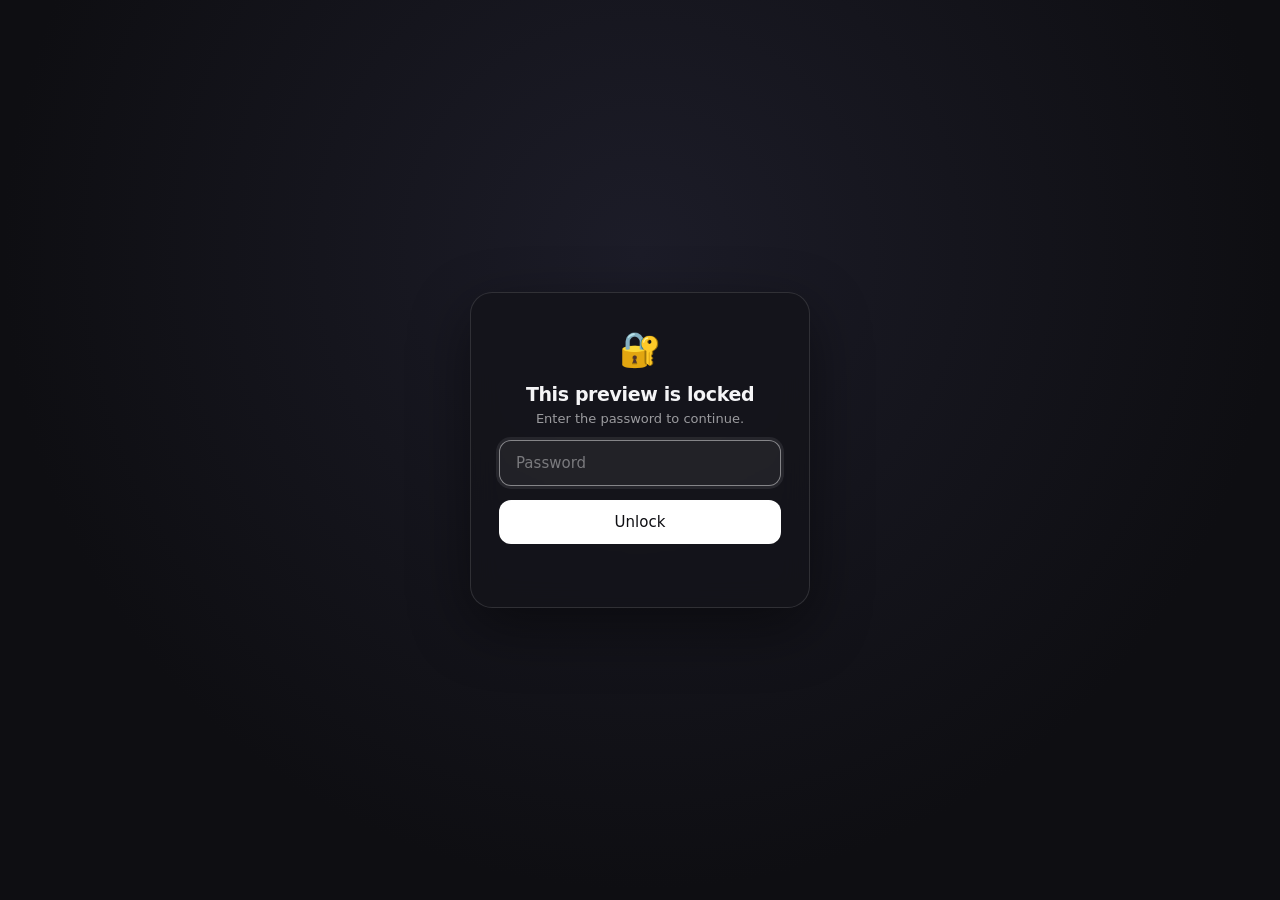
==== index.html @ 1d2c7587 "Initial commit: Huedini color palette generator Static site: harmonious 5-color palettes, click-to-c" ====
<!DOCTYPE html>
<html lang="en">
<head>
  <meta charset="UTF-8" />
  <meta name="viewport" content="width=device-width, initial-scale=1.0" />
  <title>Huedini · Random Color Palette Generator</title>
  <meta name="description" content="Conjure a fresh, beautiful color palette with one click. Lock the ones you love, click to copy." />
  <link rel="icon" href="data:image/svg+xml,<svg xmlns='http://www.w3.org/2000/svg' viewBox='0 0 100 100'><text y='.9em' font-size='90'>🎨</text></svg>" />
  <link rel="stylesheet" href="styles.css" />
</head>
<body class="locked">
  <!-- Password gate. Shown by default (body.locked); JS removes the lock
       once the right password is entered or remembered from a prior visit.
       NOTE: this is client-side only — obfuscation, not real security. -->
  <div id="gate" class="gate" role="dialog" aria-modal="true" aria-labelledby="gate-title">
    <form id="gate-form" class="gate-box" autocomplete="on">
      <div class="gate-mark" aria-hidden="true">🔐</div>
      <h2 id="gate-title">This preview is locked</h2>
      <p class="gate-sub">Enter the password to continue.</p>
      <input id="gate-input" class="gate-input" type="password"
             placeholder="Password" aria-label="Password"
             autocomplete="current-password" autofocus />
      <button type="submit" class="gate-btn">Unlock</button>
      <p id="gate-error" class="gate-error" role="alert" aria-live="polite"></p>
    </form>
  </div>

  <header class="topbar">
    <div class="brand">
      <span class="brand-mark" aria-hidden="true">🪄</span>
      <h1>Huedini</h1>
    </div>
    <p class="tagline">Press <kbd>Space</kbd> for a little color magic</p>
  </header>

  <main id="palette" class="palette" aria-label="Color palette">
    <!-- swatches injected by script.js -->
  </main>

  <div class="dock">
    <button id="generate" class="generate-btn" type="button">
      <span class="btn-icon" aria-hidden="true">✦</span>
      <span>Conjure palette</span>
    </button>
    <p class="hint">Click a swatch to copy · Tap the lock to keep a color</p>
  </div>

  <div id="toast" class="toast" role="status" aria-live="polite"></div>

  <!-- Floating panel: recent history + saved palettes, shown as thumbnails. -->
  <button id="tray-toggle" class="tray-toggle" type="button"
          aria-label="Show palette history" aria-expanded="false">
    <span aria-hidden="true">🗂️</span>
  </button>

  <aside id="tray" class="tray" aria-label="Palette history and saved palettes">
    <div class="tray-head">
      <h2>Palettes</h2>
      <button id="tray-close" class="tray-close" type="button" aria-label="Close panel">✕</button>
    </div>
    <div class="tray-body">
      <section class="tray-section">
        <h3>Recent <span class="tray-hint">last 10</span></h3>
        <div id="recent-list" class="tray-list"></div>
      </section>
      <section class="tray-section">
        <h3>Saved</h3>
        <div id="saved-list" class="tray-list"></div>
      </section>
    </div>
  </aside>

  <script src="script.js"></script>
</body>
</html>
---- styles.css ----
:root {
  --bg: #0e0e12;
  --fg: #f5f5f7;
  --dock-bg: rgba(20, 20, 26, 0.72);
  --border: rgba(255, 255, 255, 0.12);
  --shadow: 0 20px 60px rgba(0, 0, 0, 0.45);
  --ease: cubic-bezier(0.22, 1, 0.36, 1);
  --font-sans: "Segoe UI", system-ui, -apple-system, "Helvetica Neue", Arial, sans-serif;
  --font-mono: ui-monospace, "Cascadia Code", "Consolas", "SF Mono", "Menlo", monospace;
}

* { box-sizing: border-box; margin: 0; padding: 0; }

html, body { height: 100%; }

body {
  font-family: var(--font-sans);
  background: var(--bg);
  color: var(--fg);
  display: flex;
  flex-direction: column;
  min-height: 100vh;
  overflow: hidden;
}

/* ---------- Password gate ---------- */
/* When locked, hide all app content and show only the gate. */
body.locked .topbar,
body.locked .palette,
body.locked .dock,
body.locked .tray-toggle,
body.locked .tray { display: none !important; }

.gate { display: none; }
body.locked .gate {
  display: flex;
  position: fixed;
  inset: 0;
  z-index: 100;
  align-items: center;
  justify-content: center;
  padding: 24px;
  background: radial-gradient(circle at 50% 28%, #1c1c28, #0e0e12 70%);
}

.gate-box {
  width: 100%;
  max-width: 340px;
  display: flex;
  flex-direction: column;
  align-items: center;
  gap: 14px;
  text-align: center;
  padding: 36px 28px;
  background: rgba(20, 20, 26, 0.82);
  border: 1px solid var(--border);
  border-radius: 22px;
  box-shadow: var(--shadow);
  backdrop-filter: blur(14px);
}
.gate-mark { font-size: 34px; }
.gate-box h2 { font-size: 19px; font-weight: 700; letter-spacing: -0.02em; }
.gate-sub { font-size: 13px; opacity: 0.6; margin-top: -8px; }

.gate-input {
  width: 100%;
  font-family: inherit;
  font-size: 15px;
  color: var(--fg);
  background: rgba(255, 255, 255, 0.06);
  border: 1px solid var(--border);
  border-radius: 12px;
  padding: 13px 16px;
  outline: none;
  transition: border-color 0.2s var(--ease), box-shadow 0.2s var(--ease);
}
.gate-input::placeholder { color: rgba(255, 255, 255, 0.4); }
.gate-input:focus {
  border-color: rgba(255, 255, 255, 0.45);
  box-shadow: 0 0 0 3px rgba(255, 255, 255, 0.08);
}

.gate-btn {
  width: 100%;
  font-family: inherit;
  font-size: 15px;
  font-weight: 500;
  color: #0e0e12;
  background: #fff;
  border: none;
  border-radius: 12px;
  padding: 13px;
  cursor: pointer;
  transition: transform 0.15s var(--ease), box-shadow 0.2s var(--ease);
}
.gate-btn:hover { transform: translateY(-1px); box-shadow: 0 8px 24px rgba(255, 255, 255, 0.16); }
.gate-btn:active { transform: translateY(0) scale(0.99); }

/* Error shown purely via text content (no animation dependency), so it's
   reliable even in renderers that throttle transitions. */
.gate-error {
  font-size: 13px;
  min-height: 17px;
  color: #ff9a9a;
  margin: -4px 0 0;
}
.gate-box.shake { animation: shake 0.4s var(--ease); }
@keyframes shake {
  0%, 100% { transform: translateX(0); }
  20%, 60% { transform: translateX(-7px); }
  40%, 80% { transform: translateX(7px); }
}

/* ---------- Top bar ---------- */
.topbar {
  position: fixed;
  top: 0; left: 0; right: 0;
  z-index: 20;
  display: flex;
  align-items: center;
  justify-content: space-between;
  padding: 18px 26px;
  pointer-events: none;
  mix-blend-mode: difference;
  color: #fff;
}

.brand { display: flex; align-items: center; gap: 10px; }
.brand-mark { font-size: 22px; filter: drop-shadow(0 2px 6px rgba(0,0,0,.4)); }
.topbar h1 { font-size: 20px; font-weight: 700; letter-spacing: -0.02em; }
.tagline { font-size: 13px; opacity: 0.85; }
kbd {
  font-family: var(--font-mono);
  font-size: 11px;
  border: 1px solid currentColor;
  border-radius: 6px;
  padding: 1px 6px;
  opacity: 0.9;
}

/* ---------- Palette ---------- */
.palette {
  flex: 1;
  display: flex;
  width: 100%;
}

.swatch {
  position: relative;
  flex: 1;
  display: flex;
  flex-direction: column;
  align-items: center;
  justify-content: flex-end;
  padding-bottom: 12vh;
  cursor: pointer;
  border: none;
  font-family: inherit;
  color: inherit;
  transition: flex 0.5s var(--ease);
  /* Slide-only entrance (no opacity). If a throttled renderer pauses the
     animation at its first frame, the swatch stays fully visible — just
     slightly offset — instead of being stuck transparent. */
  animation: rise 0.55s var(--ease) backwards;
  outline: none;
}

.swatch:hover { flex: 1.35; }

@keyframes rise {
  from { transform: translateY(18px); }
  to   { transform: translateY(0); }
}

.swatch-info {
  display: flex;
  flex-direction: column;
  align-items: center;
  gap: 6px;
  transition: transform 0.35s var(--ease);
}
/* Hex codes are always shown; hovering just lifts them a touch. */
.swatch:hover .swatch-info,
.swatch:focus-visible .swatch-info { transform: translateY(-4px); }

.hex {
  font-family: var(--font-mono);
  font-size: clamp(15px, 1.6vw, 20px);
  font-weight: 500;
  letter-spacing: 0.04em;
  padding: 8px 14px;
  border-radius: 10px;
  background: rgba(255, 255, 255, 0.16);
  backdrop-filter: blur(6px);
  text-transform: uppercase;
}
.copy-label { font-size: 11px; letter-spacing: 0.1em; text-transform: uppercase; opacity: 0.7; }

/* lock button */
.lock {
  position: absolute;
  top: 16vh;
  left: 50%;
  transform: translateX(-50%) scale(0.9);
  width: 42px; height: 42px;
  display: grid;
  place-items: center;
  border-radius: 50%;
  border: none;
  background: rgba(255, 255, 255, 0.18);
  backdrop-filter: blur(6px);
  cursor: pointer;
  font-size: 17px;
  opacity: 0.5;
  transition: all 0.3s var(--ease);
}
.swatch:hover .lock,
.swatch:focus-within .lock,
.lock.is-locked { opacity: 1; transform: translateX(-50%) scale(1); }
.lock:hover { background: rgba(255, 255, 255, 0.32); }
.lock.is-locked { background: rgba(255, 255, 255, 0.9); }

/* ---------- Dock ---------- */
.dock {
  position: fixed;
  bottom: 26px;
  left: 50%;
  transform: translateX(-50%);
  z-index: 20;
  display: flex;
  flex-direction: column;
  align-items: center;
  gap: 10px;
  padding: 14px 18px;
  background: var(--dock-bg);
  border: 1px solid var(--border);
  border-radius: 20px;
  box-shadow: var(--shadow);
  backdrop-filter: blur(14px);
}

.generate-btn {
  display: inline-flex;
  align-items: center;
  gap: 10px;
  font-family: inherit;
  font-size: 16px;
  font-weight: 500;
  color: #0e0e12;
  background: #fff;
  border: none;
  border-radius: 14px;
  padding: 13px 26px;
  cursor: pointer;
  transition: transform 0.2s var(--ease), box-shadow 0.2s var(--ease);
}
.generate-btn:hover { transform: translateY(-2px); box-shadow: 0 10px 30px rgba(255,255,255,0.18); }
.generate-btn:active { transform: translateY(0) scale(0.98); }
.btn-icon { transition: transform 0.5s var(--ease); }
.generate-btn:hover .btn-icon { transform: rotate(180deg); }

.hint { font-size: 12px; opacity: 0.6; }

/* ---------- Toast ---------- */
.toast {
  position: fixed;
  top: 50%; left: 50%;
  transform: translate(-50%, -50%) scale(0.9);
  z-index: 40;
  padding: 14px 22px;
  border-radius: 14px;
  background: rgba(15, 15, 20, 0.92);
  color: #fff;
  font-size: 15px;
  font-family: var(--font-mono);
  box-shadow: var(--shadow);
  opacity: 0;
  pointer-events: none;
  transition: opacity 0.25s var(--ease), transform 0.25s var(--ease);
}
.toast.show { opacity: 1; transform: translate(-50%, -50%) scale(1); }

/* ---------- Mobile ---------- */
@media (max-width: 640px) {
  body { overflow-y: auto; }
  .palette { flex-direction: column; min-height: 100vh; }
  .swatch { padding-bottom: 0; min-height: 18vh; justify-content: center; }
  .swatch:hover { flex: 1; }
  .swatch-info { opacity: 1; transform: none; }
  .lock { top: 50%; left: auto; right: 18px; transform: translateY(-50%) scale(1); opacity: 1; }
  .swatch:hover .lock, .lock.is-locked { transform: translateY(-50%) scale(1); }
  .tagline { display: none; }
}

/* ---------- History / saved tray ---------- */
.tray-toggle {
  position: fixed;
  right: 24px;
  bottom: 26px;
  z-index: 30;
  width: 54px;
  height: 54px;
  display: grid;
  place-items: center;
  font-size: 22px;
  border: 1px solid var(--border);
  border-radius: 16px;
  background: var(--dock-bg);
  backdrop-filter: blur(14px);
  box-shadow: var(--shadow);
  cursor: pointer;
  transition: transform 0.2s var(--ease);
}
.tray-toggle:hover { transform: translateY(-2px); }
/* Little badge showing how many palettes are saved. */
.tray-toggle[data-count]:not([data-count=""])::after {
  content: attr(data-count);
  position: absolute;
  top: -6px;
  right: -6px;
  min-width: 20px;
  height: 20px;
  padding: 0 5px;
  display: grid;
  place-items: center;
  font-family: var(--font-mono);
  font-size: 11px;
  color: #0e0e12;
  background: #fff;
  border-radius: 10px;
}

.tray {
  position: fixed;
  right: 24px;
  bottom: 92px;
  z-index: 31;
  width: 320px;
  max-width: calc(100vw - 48px);
  max-height: min(70vh, 560px);
  display: none;
  flex-direction: column;
  background: var(--dock-bg);
  border: 1px solid var(--border);
  border-radius: 20px;
  box-shadow: var(--shadow);
  backdrop-filter: blur(16px);
  overflow: hidden;
}
.tray.open { display: flex; }

.tray-head {
  display: flex;
  align-items: center;
  justify-content: space-between;
  padding: 16px 18px 10px;
}
.tray-head h2 { font-size: 16px; font-weight: 700; letter-spacing: -0.01em; }
.tray-close {
  border: none;
  background: rgba(255, 255, 255, 0.08);
  color: var(--fg);
  width: 30px;
  height: 30px;
  border-radius: 9px;
  cursor: pointer;
  font-size: 13px;
}
.tray-close:hover { background: rgba(255, 255, 255, 0.16); }

.tray-body { overflow-y: auto; padding: 0 14px 16px; }
.tray-section h3 {
  display: flex;
  align-items: center;
  gap: 8px;
  font-size: 12px;
  font-weight: 500;
  text-transform: uppercase;
  letter-spacing: 0.08em;
  opacity: 0.55;
  margin: 14px 4px 8px;
}
.tray-hint { font-size: 10px; opacity: 0.7; letter-spacing: 0.04em; }
.tray-empty { font-size: 12px; opacity: 0.5; padding: 2px 4px 6px; line-height: 1.5; }

.tray-list { display: flex; flex-direction: column; gap: 8px; }
.pal-item { display: flex; align-items: center; gap: 8px; }

.pal-thumb {
  flex: 1;
  display: flex;
  height: 38px;
  padding: 0;
  border: 1px solid var(--border);
  border-radius: 10px;
  overflow: hidden;
  cursor: pointer;
  transition: transform 0.15s var(--ease);
}
.pal-thumb:hover { transform: scale(1.02); }
.pal-thumb span { flex: 1; display: block; }

.pal-act {
  flex-shrink: 0;
  width: 34px;
  height: 34px;
  border: 1px solid var(--border);
  border-radius: 9px;
  background: rgba(255, 255, 255, 0.06);
  color: var(--fg);
  cursor: pointer;
  font-size: 14px;
  transition: background 0.2s var(--ease);
}
.pal-act:hover { background: rgba(255, 255, 255, 0.16); }
.pal-remove:hover { background: rgba(255, 90, 90, 0.25); }

@media (max-width: 640px) {
  .tray { right: 12px; left: 12px; width: auto; bottom: 84px; }
  .tray-toggle { right: 16px; bottom: 16px; }
}

@media (prefers-reduced-motion: reduce) {
  * { animation: none !important; transition-duration: 0.01ms !important; }
}
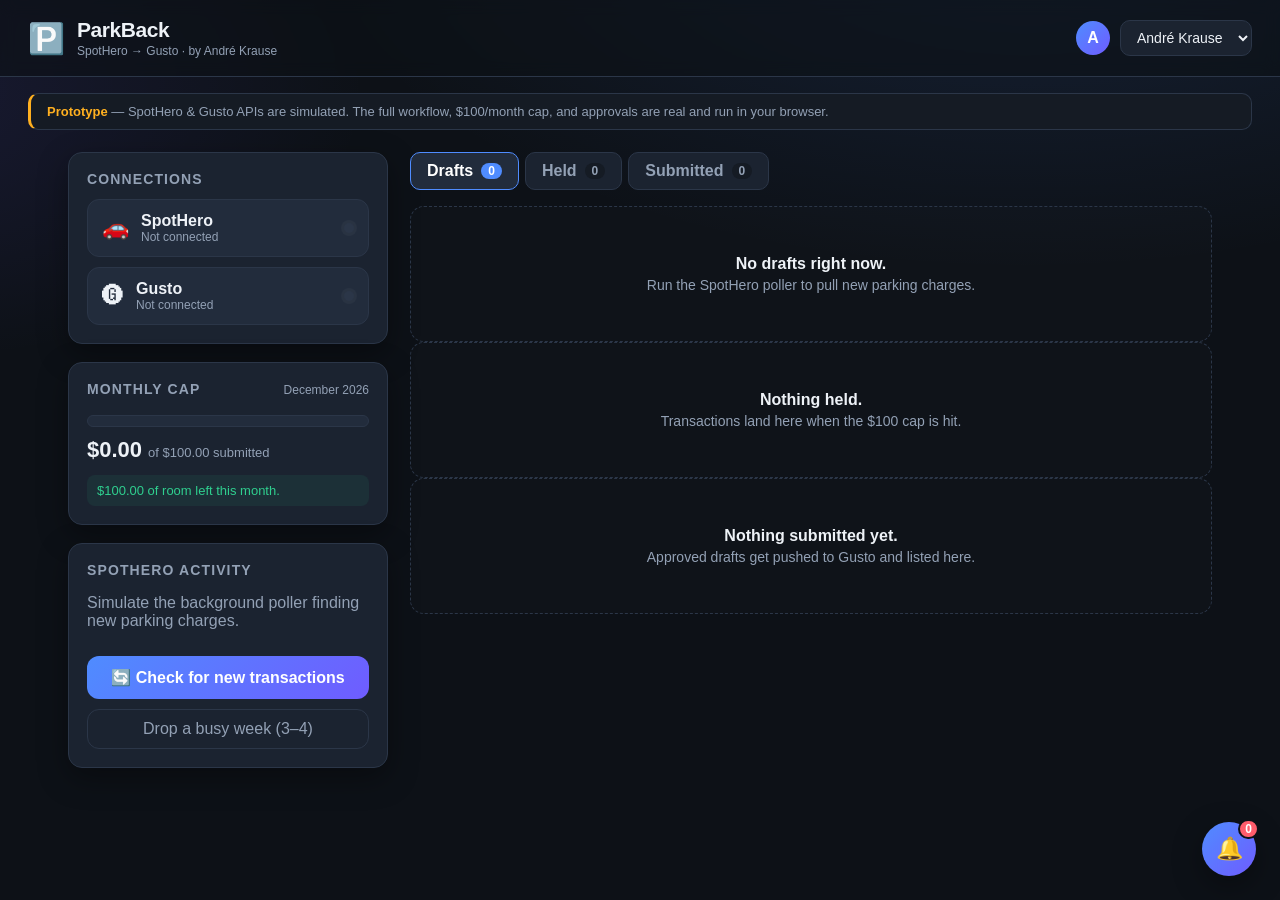
==== commit b378b250: "Add 8-bit MLB Stat Workshop; swap Fielding % for Range Factor/Game Live statsapi.mlb.com data, side-" ====
--- a/index.html
+++ b/index.html
@@ -3,72 +3,116 @@
 <head>
   <meta charset="UTF-8" />
   <meta name="viewport" content="width=device-width, initial-scale=1.0" />
-  <title>Huedini · Random Color Palette Generator</title>
-  <meta name="description" content="Conjure a fresh, beautiful color palette with one click. Lock the ones you love, click to copy." />
-  <link rel="icon" href="data:image/svg+xml,<svg xmlns='http://www.w3.org/2000/svg' viewBox='0 0 100 100'><text y='.9em' font-size='90'>🎨</text></svg>" />
+  <title>ParkBack · SpotHero → Gusto Reimbursements</title>
+  <meta name="description" content="Automatically turn SpotHero parking transactions into Gusto reimbursement drafts. Review, approve, done — with a $100/month cap." />
+  <link rel="icon" href="data:image/svg+xml,<svg xmlns='http://www.w3.org/2000/svg' viewBox='0 0 100 100'><text y='.9em' font-size='90'>🅿️</text></svg>" />
   <link rel="stylesheet" href="styles.css" />
 </head>
-<body class="locked">
-  <!-- Password gate. Shown by default (body.locked); JS removes the lock
-       once the right password is entered or remembered from a prior visit.
-       NOTE: this is client-side only — obfuscation, not real security. -->
-  <div id="gate" class="gate" role="dialog" aria-modal="true" aria-labelledby="gate-title">
-    <form id="gate-form" class="gate-box" autocomplete="on">
-      <div class="gate-mark" aria-hidden="true">🔐</div>
-      <h2 id="gate-title">This preview is locked</h2>
-      <p class="gate-sub">Enter the password to continue.</p>
-      <input id="gate-input" class="gate-input" type="password"
-             placeholder="Password" aria-label="Password"
-             autocomplete="current-password" autofocus />
-      <button type="submit" class="gate-btn">Unlock</button>
-      <p id="gate-error" class="gate-error" role="alert" aria-live="polite"></p>
-    </form>
+<body>
+  <header class="topbar">
+    <div class="brand">
+      <span class="brand-mark" aria-hidden="true">🅿️</span>
+      <div class="brand-text">
+        <h1>ParkBack</h1>
+        <p class="byline">SpotHero → Gusto · by André Krause</p>
+      </div>
+    </div>
+
+    <div class="user-switch">
+      <label for="user-select" class="visually-hidden">Active user</label>
+      <span class="user-avatar" id="user-avatar" aria-hidden="true">A</span>
+      <select id="user-select" class="user-select" aria-label="Switch user"></select>
+    </div>
+  </header>
+
+  <!-- Demo banner: this is a prototype with mocked SpotHero/Gusto APIs. -->
+  <div class="demo-note" role="note">
+    <strong>Prototype</strong> — SpotHero &amp; Gusto APIs are simulated. The full
+    workflow, $100/month cap, and approvals are real and run in your browser.
   </div>
 
-  <header class="topbar">
-    <div class="brand">
-      <span class="brand-mark" aria-hidden="true">🪄</span>
-      <h1>Huedini</h1>
-    </div>
-    <p class="tagline">Press <kbd>Space</kbd> for a little color magic</p>
-  </header>
+  <main class="layout">
+    <!-- LEFT: connections + cap + actions -->
+    <section class="rail" aria-label="Account and controls">
+      <div class="card connections">
+        <h2>Connections</h2>
+        <button id="conn-spothero" class="conn-btn" type="button" data-svc="spothero">
+          <span class="conn-logo" aria-hidden="true">🚗</span>
+          <span class="conn-text">
+            <span class="conn-name">SpotHero</span>
+            <span class="conn-state">Not connected</span>
+          </span>
+          <span class="conn-dot" aria-hidden="true"></span>
+        </button>
+        <button id="conn-gusto" class="conn-btn" type="button" data-svc="gusto">
+          <span class="conn-logo" aria-hidden="true">🅖</span>
+          <span class="conn-text">
+            <span class="conn-name">Gusto</span>
+            <span class="conn-state">Not connected</span>
+          </span>
+          <span class="conn-dot" aria-hidden="true"></span>
+        </button>
+      </div>
 
-  <main id="palette" class="palette" aria-label="Color palette">
-    <!-- swatches injected by script.js -->
+      <div class="card cap">
+        <div class="cap-head">
+          <h2>Monthly cap</h2>
+          <span id="cap-month" class="cap-month"></span>
+        </div>
+        <div class="cap-meter" role="img" aria-label="Monthly reimbursement usage">
+          <div id="cap-fill" class="cap-fill"></div>
+        </div>
+        <p class="cap-numbers">
+          <strong id="cap-used">$0.00</strong>
+          <span>of $100.00 submitted</span>
+        </p>
+        <p id="cap-status" class="cap-status"></p>
+      </div>
+
+      <div class="card actions">
+        <h2>SpotHero activity</h2>
+        <p class="muted">Simulate the background poller finding new parking charges.</p>
+        <button id="poll-btn" class="primary-btn" type="button">
+          <span aria-hidden="true">🔄</span> Check for new transactions
+        </button>
+        <button id="poll-many" class="ghost-btn" type="button">Drop a busy week (3–4)</button>
+      </div>
+    </section>
+
+    <!-- RIGHT: the work -->
+    <section class="board" aria-label="Reimbursements">
+      <nav class="tabs" role="tablist" aria-label="Reimbursement views">
+        <button class="tab is-active" role="tab" data-tab="drafts" aria-selected="true">
+          Drafts <span id="count-drafts" class="pill">0</span>
+        </button>
+        <button class="tab" role="tab" data-tab="held" aria-selected="false">
+          Held <span id="count-held" class="pill">0</span>
+        </button>
+        <button class="tab" role="tab" data-tab="submitted" aria-selected="false">
+          Submitted <span id="count-submitted" class="pill">0</span>
+        </button>
+      </nav>
+
+      <div id="panel-drafts" class="panel" role="tabpanel"></div>
+      <div id="panel-held" class="panel" role="tabpanel" hidden></div>
+      <div id="panel-submitted" class="panel" role="tabpanel" hidden></div>
+    </section>
   </main>
 
-  <div class="dock">
-    <button id="generate" class="generate-btn" type="button">
-      <span class="btn-icon" aria-hidden="true">✦</span>
-      <span>Conjure palette</span>
-    </button>
-    <p class="hint">Click a swatch to copy · Tap the lock to keep a color</p>
-  </div>
+  <!-- Notification feed (bell) -->
+  <button id="bell" class="bell" type="button" aria-label="Notifications" aria-expanded="false">
+    <span aria-hidden="true">🔔</span>
+    <span id="bell-badge" class="bell-badge" hidden>0</span>
+  </button>
+  <aside id="notif-panel" class="notif-panel" aria-label="Notifications" hidden>
+    <div class="notif-head">
+      <h2>Notifications</h2>
+      <button id="notif-clear" class="link-btn" type="button">Mark all read</button>
+    </div>
+    <div id="notif-list" class="notif-list"></div>
+  </aside>
 
   <div id="toast" class="toast" role="status" aria-live="polite"></div>
-
-  <!-- Floating panel: recent history + saved palettes, shown as thumbnails. -->
-  <button id="tray-toggle" class="tray-toggle" type="button"
-          aria-label="Show palette history" aria-expanded="false">
-    <span aria-hidden="true">🗂️</span>
-  </button>
-
-  <aside id="tray" class="tray" aria-label="Palette history and saved palettes">
-    <div class="tray-head">
-      <h2>Palettes</h2>
-      <button id="tray-close" class="tray-close" type="button" aria-label="Close panel">✕</button>
-    </div>
-    <div class="tray-body">
-      <section class="tray-section">
-        <h3>Recent <span class="tray-hint">last 10</span></h3>
-        <div id="recent-list" class="tray-list"></div>
-      </section>
-      <section class="tray-section">
-        <h3>Saved</h3>
-        <div id="saved-list" class="tray-list"></div>
-      </section>
-    </div>
-  </aside>
 
   <script src="script.js"></script>
 </body>
--- a/styles.css
+++ b/styles.css
@@ -1,425 +1,274 @@
+/* ParkBack — SpotHero → Gusto reimbursements */
+
 :root {
-  --bg: #0e0e12;
-  --fg: #f5f5f7;
-  --dock-bg: rgba(20, 20, 26, 0.72);
-  --border: rgba(255, 255, 255, 0.12);
-  --shadow: 0 20px 60px rgba(0, 0, 0, 0.45);
-  --ease: cubic-bezier(0.22, 1, 0.36, 1);
-  --font-sans: "Segoe UI", system-ui, -apple-system, "Helvetica Neue", Arial, sans-serif;
-  --font-mono: ui-monospace, "Cascadia Code", "Consolas", "SF Mono", "Menlo", monospace;
-}
-
-* { box-sizing: border-box; margin: 0; padding: 0; }
-
-html, body { height: 100%; }
+  --bg: #0d1117;
+  --bg-soft: #151b24;
+  --card: #1b2330;
+  --card-2: #222c3c;
+  --line: #2b3648;
+  --fg: #eef2f7;
+  --muted: #93a1b5;
+  --brand: #4f8cff;
+  --brand-2: #6f5cff;
+  --green: #2fcf8f;
+  --green-deep: #19a06b;
+  --amber: #ffb020;
+  --red: #ff5d6c;
+  --radius: 14px;
+  --shadow: 0 10px 30px rgba(0, 0, 0, .35);
+  --font: -apple-system, BlinkMacSystemFont, "Segoe UI", Roboto, Helvetica, Arial, sans-serif;
+}
+
+* { box-sizing: border-box; }
+
+html, body { margin: 0; }
 
 body {
-  font-family: var(--font-sans);
-  background: var(--bg);
+  background:
+    radial-gradient(1200px 600px at 80% -10%, rgba(79, 140, 255, .14), transparent 60%),
+    radial-gradient(900px 500px at -10% 10%, rgba(111, 92, 255, .12), transparent 55%),
+    var(--bg);
   color: var(--fg);
-  display: flex;
-  flex-direction: column;
+  font-family: var(--font);
   min-height: 100vh;
-  overflow: hidden;
-}
-
-/* ---------- Password gate ---------- */
-/* When locked, hide all app content and show only the gate. */
-body.locked .topbar,
-body.locked .palette,
-body.locked .dock,
-body.locked .tray-toggle,
-body.locked .tray { display: none !important; }
-
-.gate { display: none; }
-body.locked .gate {
-  display: flex;
-  position: fixed;
-  inset: 0;
-  z-index: 100;
-  align-items: center;
-  justify-content: center;
-  padding: 24px;
-  background: radial-gradient(circle at 50% 28%, #1c1c28, #0e0e12 70%);
-}
-
-.gate-box {
-  width: 100%;
-  max-width: 340px;
-  display: flex;
-  flex-direction: column;
-  align-items: center;
-  gap: 14px;
-  text-align: center;
-  padding: 36px 28px;
-  background: rgba(20, 20, 26, 0.82);
-  border: 1px solid var(--border);
-  border-radius: 22px;
-  box-shadow: var(--shadow);
-  backdrop-filter: blur(14px);
-}
-.gate-mark { font-size: 34px; }
-.gate-box h2 { font-size: 19px; font-weight: 700; letter-spacing: -0.02em; }
-.gate-sub { font-size: 13px; opacity: 0.6; margin-top: -8px; }
-
-.gate-input {
-  width: 100%;
-  font-family: inherit;
-  font-size: 15px;
-  color: var(--fg);
-  background: rgba(255, 255, 255, 0.06);
-  border: 1px solid var(--border);
-  border-radius: 12px;
-  padding: 13px 16px;
-  outline: none;
-  transition: border-color 0.2s var(--ease), box-shadow 0.2s var(--ease);
-}
-.gate-input::placeholder { color: rgba(255, 255, 255, 0.4); }
-.gate-input:focus {
-  border-color: rgba(255, 255, 255, 0.45);
-  box-shadow: 0 0 0 3px rgba(255, 255, 255, 0.08);
-}
-
-.gate-btn {
-  width: 100%;
-  font-family: inherit;
-  font-size: 15px;
-  font-weight: 500;
-  color: #0e0e12;
-  background: #fff;
-  border: none;
-  border-radius: 12px;
-  padding: 13px;
-  cursor: pointer;
-  transition: transform 0.15s var(--ease), box-shadow 0.2s var(--ease);
-}
-.gate-btn:hover { transform: translateY(-1px); box-shadow: 0 8px 24px rgba(255, 255, 255, 0.16); }
-.gate-btn:active { transform: translateY(0) scale(0.99); }
-
-/* Error shown purely via text content (no animation dependency), so it's
-   reliable even in renderers that throttle transitions. */
-.gate-error {
-  font-size: 13px;
-  min-height: 17px;
-  color: #ff9a9a;
-  margin: -4px 0 0;
-}
-.gate-box.shake { animation: shake 0.4s var(--ease); }
-@keyframes shake {
-  0%, 100% { transform: translateX(0); }
-  20%, 60% { transform: translateX(-7px); }
-  40%, 80% { transform: translateX(7px); }
+  -webkit-font-smoothing: antialiased;
+}
+
+.visually-hidden {
+  position: absolute; width: 1px; height: 1px; padding: 0; margin: -1px;
+  overflow: hidden; clip: rect(0 0 0 0); white-space: nowrap; border: 0;
 }
 
 /* ---------- Top bar ---------- */
 .topbar {
-  position: fixed;
-  top: 0; left: 0; right: 0;
-  z-index: 20;
-  display: flex;
-  align-items: center;
-  justify-content: space-between;
-  padding: 18px 26px;
-  pointer-events: none;
-  mix-blend-mode: difference;
+  display: flex; align-items: center; justify-content: space-between;
+  gap: 16px; padding: 18px 28px;
+  border-bottom: 1px solid var(--line);
+  background: rgba(13, 17, 23, .6);
+  backdrop-filter: blur(8px);
+  position: sticky; top: 0; z-index: 20;
+}
+.brand { display: flex; align-items: center; gap: 12px; }
+.brand-mark { font-size: 30px; }
+.brand-text h1 { margin: 0; font-size: 21px; letter-spacing: -.02em; }
+.byline { margin: 2px 0 0; font-size: 12px; color: var(--muted); }
+
+.user-switch { display: flex; align-items: center; gap: 10px; }
+.user-avatar {
+  width: 34px; height: 34px; border-radius: 50%;
+  display: grid; place-items: center; font-weight: 700;
+  background: linear-gradient(135deg, var(--brand), var(--brand-2));
   color: #fff;
 }
-
-.brand { display: flex; align-items: center; gap: 10px; }
-.brand-mark { font-size: 22px; filter: drop-shadow(0 2px 6px rgba(0,0,0,.4)); }
-.topbar h1 { font-size: 20px; font-weight: 700; letter-spacing: -0.02em; }
-.tagline { font-size: 13px; opacity: 0.85; }
-kbd {
-  font-family: var(--font-mono);
-  font-size: 11px;
-  border: 1px solid currentColor;
-  border-radius: 6px;
-  padding: 1px 6px;
-  opacity: 0.9;
-}
-
-/* ---------- Palette ---------- */
-.palette {
-  flex: 1;
-  display: flex;
-  width: 100%;
-}
-
-.swatch {
-  position: relative;
-  flex: 1;
-  display: flex;
-  flex-direction: column;
-  align-items: center;
-  justify-content: flex-end;
-  padding-bottom: 12vh;
-  cursor: pointer;
-  border: none;
-  font-family: inherit;
-  color: inherit;
-  transition: flex 0.5s var(--ease);
-  /* Slide-only entrance (no opacity). If a throttled renderer pauses the
-     animation at its first frame, the swatch stays fully visible — just
-     slightly offset — instead of being stuck transparent. */
-  animation: rise 0.55s var(--ease) backwards;
-  outline: none;
-}
-
-.swatch:hover { flex: 1.35; }
-
-@keyframes rise {
-  from { transform: translateY(18px); }
-  to   { transform: translateY(0); }
-}
-
-.swatch-info {
-  display: flex;
-  flex-direction: column;
-  align-items: center;
-  gap: 6px;
-  transition: transform 0.35s var(--ease);
-}
-/* Hex codes are always shown; hovering just lifts them a touch. */
-.swatch:hover .swatch-info,
-.swatch:focus-visible .swatch-info { transform: translateY(-4px); }
-
-.hex {
-  font-family: var(--font-mono);
-  font-size: clamp(15px, 1.6vw, 20px);
-  font-weight: 500;
-  letter-spacing: 0.04em;
-  padding: 8px 14px;
-  border-radius: 10px;
-  background: rgba(255, 255, 255, 0.16);
-  backdrop-filter: blur(6px);
-  text-transform: uppercase;
-}
-.copy-label { font-size: 11px; letter-spacing: 0.1em; text-transform: uppercase; opacity: 0.7; }
-
-/* lock button */
-.lock {
-  position: absolute;
-  top: 16vh;
-  left: 50%;
-  transform: translateX(-50%) scale(0.9);
-  width: 42px; height: 42px;
+.user-select {
+  background: var(--card); color: var(--fg);
+  border: 1px solid var(--line); border-radius: 10px;
+  padding: 8px 12px; font: inherit; font-size: 14px; cursor: pointer;
+}
+
+/* ---------- Demo note ---------- */
+.demo-note {
+  margin: 16px 28px 0; padding: 10px 16px;
+  border: 1px solid var(--line); border-left: 3px solid var(--amber);
+  border-radius: 10px; background: var(--bg-soft);
+  color: var(--muted); font-size: 13px;
+}
+.demo-note strong { color: var(--amber); }
+
+/* ---------- Layout ---------- */
+.layout {
+  display: grid; grid-template-columns: 320px 1fr;
+  gap: 22px; padding: 22px 28px 80px;
+  max-width: 1200px; margin: 0 auto;
+}
+
+.card {
+  background: var(--card); border: 1px solid var(--line);
+  border-radius: var(--radius); padding: 18px; box-shadow: var(--shadow);
+}
+.card + .card { margin-top: 18px; }
+.card h2 { margin: 0 0 12px; font-size: 14px; text-transform: uppercase; letter-spacing: .08em; color: var(--muted); }
+
+.muted { color: var(--muted); }
+.small { font-size: 12px; }
+
+/* ---------- Connections ---------- */
+.conn-btn {
+  width: 100%; display: flex; align-items: center; gap: 12px;
+  background: var(--card-2); border: 1px solid var(--line);
+  border-radius: 12px; padding: 12px 14px; color: var(--fg);
+  cursor: pointer; font: inherit; text-align: left; transition: border-color .15s, transform .05s;
+}
+.conn-btn + .conn-btn { margin-top: 10px; }
+.conn-btn:hover { border-color: var(--brand); }
+.conn-btn:active { transform: translateY(1px); }
+.conn-logo { font-size: 22px; }
+.conn-text { display: flex; flex-direction: column; flex: 1; }
+.conn-name { font-weight: 600; }
+.conn-state { font-size: 12px; color: var(--muted); }
+.conn-dot {
+  width: 10px; height: 10px; border-radius: 50%;
+  background: var(--line); box-shadow: 0 0 0 3px rgba(255,255,255,.03);
+}
+.conn-btn.connected .conn-dot { background: var(--green); box-shadow: 0 0 10px var(--green); }
+.conn-btn.connected .conn-state { color: var(--green); }
+
+/* ---------- Cap meter ---------- */
+.cap-head { display: flex; align-items: baseline; justify-content: space-between; }
+.cap-month { font-size: 12px; color: var(--muted); }
+.cap-meter {
+  height: 12px; border-radius: 99px; background: var(--card-2);
+  overflow: hidden; border: 1px solid var(--line); margin: 6px 0 10px;
+}
+.cap-fill {
+  height: 100%; width: 0%;
+  background: linear-gradient(90deg, var(--green-deep), var(--green));
+  transition: width .4s ease;
+}
+.cap-fill.warn { background: linear-gradient(90deg, #c98a14, var(--amber)); }
+.cap-fill.over { background: linear-gradient(90deg, #c0392b, var(--red)); }
+.cap-numbers { margin: 0; display: flex; align-items: baseline; gap: 6px; }
+.cap-numbers strong { font-size: 22px; }
+.cap-numbers span { font-size: 13px; color: var(--muted); }
+.cap-status { margin: 12px 0 0; font-size: 13px; padding: 8px 10px; border-radius: 8px; }
+.cap-status.ok { color: var(--green); background: rgba(47, 207, 143, .08); }
+.cap-status.capped { color: var(--red); background: rgba(255, 93, 108, .1); }
+
+/* ---------- Buttons ---------- */
+.primary-btn {
+  width: 100%; margin-top: 10px;
+  background: linear-gradient(135deg, var(--brand), var(--brand-2));
+  color: #fff; border: 0; border-radius: 12px; padding: 12px 16px;
+  font: inherit; font-weight: 600; cursor: pointer; transition: filter .15s, transform .05s;
+}
+.primary-btn:hover { filter: brightness(1.08); }
+.primary-btn:active { transform: translateY(1px); }
+.ghost-btn {
+  width: 100%; margin-top: 10px; background: transparent;
+  border: 1px solid var(--line); color: var(--muted);
+  border-radius: 12px; padding: 10px 16px; font: inherit; cursor: pointer;
+}
+.ghost-btn:hover { border-color: var(--brand); color: var(--fg); }
+.ghost-btn.small { width: auto; margin: 0; padding: 7px 12px; font-size: 13px; }
+
+/* ---------- Board ---------- */
+.tabs { display: flex; gap: 6px; margin-bottom: 16px; }
+.tab {
+  background: var(--card); border: 1px solid var(--line);
+  color: var(--muted); border-radius: 10px; padding: 9px 16px;
+  font: inherit; font-weight: 600; cursor: pointer; display: flex; align-items: center; gap: 8px;
+}
+.tab:hover { color: var(--fg); }
+.tab.is-active { color: #fff; border-color: var(--brand); background: var(--card-2); }
+.pill {
+  min-width: 20px; padding: 1px 7px; border-radius: 99px;
+  background: var(--bg-soft); font-size: 12px; color: var(--muted);
+}
+.tab.is-active .pill { background: var(--brand); color: #fff; }
+
+.panel { display: flex; flex-direction: column; gap: 12px; }
+
+/* ---------- Rows ---------- */
+.row {
   display: grid;
-  place-items: center;
-  border-radius: 50%;
-  border: none;
-  background: rgba(255, 255, 255, 0.18);
-  backdrop-filter: blur(6px);
-  cursor: pointer;
-  font-size: 17px;
-  opacity: 0.5;
-  transition: all 0.3s var(--ease);
-}
-.swatch:hover .lock,
-.swatch:focus-within .lock,
-.lock.is-locked { opacity: 1; transform: translateX(-50%) scale(1); }
-.lock:hover { background: rgba(255, 255, 255, 0.32); }
-.lock.is-locked { background: rgba(255, 255, 255, 0.9); }
-
-/* ---------- Dock ---------- */
-.dock {
-  position: fixed;
-  bottom: 26px;
-  left: 50%;
-  transform: translateX(-50%);
-  z-index: 20;
-  display: flex;
-  flex-direction: column;
-  align-items: center;
-  gap: 10px;
-  padding: 14px 18px;
-  background: var(--dock-bg);
-  border: 1px solid var(--border);
-  border-radius: 20px;
-  box-shadow: var(--shadow);
-  backdrop-filter: blur(14px);
-}
-
-.generate-btn {
-  display: inline-flex;
-  align-items: center;
-  gap: 10px;
-  font-family: inherit;
-  font-size: 16px;
-  font-weight: 500;
-  color: #0e0e12;
-  background: #fff;
-  border: none;
-  border-radius: 14px;
-  padding: 13px 26px;
-  cursor: pointer;
-  transition: transform 0.2s var(--ease), box-shadow 0.2s var(--ease);
-}
-.generate-btn:hover { transform: translateY(-2px); box-shadow: 0 10px 30px rgba(255,255,255,0.18); }
-.generate-btn:active { transform: translateY(0) scale(0.98); }
-.btn-icon { transition: transform 0.5s var(--ease); }
-.generate-btn:hover .btn-icon { transform: rotate(180deg); }
-
-.hint { font-size: 12px; opacity: 0.6; }
+  grid-template-columns: 110px 1fr auto;
+  grid-template-areas: "amt txn actions" "amt tags actions";
+  align-items: center; gap: 4px 16px;
+  background: var(--card); border: 1px solid var(--line);
+  border-radius: var(--radius); padding: 16px 18px; box-shadow: var(--shadow);
+}
+.row.held { border-left: 3px solid var(--amber); }
+.row.done { border-left: 3px solid var(--green); }
+.row-amt { grid-area: amt; font-size: 26px; font-weight: 700; letter-spacing: -.02em; }
+.txn { grid-area: txn; }
+.txn-main { display: flex; align-items: baseline; gap: 10px; flex-wrap: wrap; }
+.txn-venue { font-weight: 600; }
+.txn-city { font-size: 13px; color: var(--muted); }
+.txn-sub { display: flex; gap: 8px; flex-wrap: wrap; font-size: 13px; color: var(--muted); margin-top: 4px; }
+.txn-sub a { color: var(--brand); text-decoration: none; }
+.txn-sub a:hover { text-decoration: underline; }
+.row-tags { grid-area: tags; display: flex; gap: 8px; flex-wrap: wrap; margin-top: 6px; }
+.tag {
+  font-size: 12px; color: var(--muted); background: var(--bg-soft);
+  border: 1px solid var(--line); border-radius: 99px; padding: 3px 10px;
+}
+.row-actions { grid-area: actions; display: flex; align-items: center; gap: 10px; }
+
+.approve {
+  background: linear-gradient(135deg, var(--green-deep), var(--green));
+  color: #04231a; border: 0; border-radius: 10px; padding: 10px 16px;
+  font: inherit; font-weight: 700; cursor: pointer;
+}
+.approve:hover { filter: brightness(1.06); }
+.reject {
+  background: transparent; border: 1px solid var(--line); color: var(--muted);
+  border-radius: 10px; padding: 10px 14px; font: inherit; cursor: pointer;
+}
+.reject:hover { border-color: var(--red); color: var(--red); }
+.held-note { font-size: 13px; color: var(--amber); }
+.gusto-id { font-size: 13px; color: var(--green); font-weight: 600; }
+
+/* ---------- Empty ---------- */
+.empty {
+  text-align: center; padding: 48px 20px; border: 1px dashed var(--line);
+  border-radius: var(--radius); background: rgba(255,255,255,.01);
+}
+.empty-title { margin: 0 0 4px; font-weight: 600; }
+.empty .muted { margin: 0; font-size: 14px; }
+
+/* ---------- Notifications ---------- */
+.bell {
+  position: fixed; right: 24px; bottom: 24px; z-index: 30;
+  width: 54px; height: 54px; border-radius: 50%;
+  background: linear-gradient(135deg, var(--brand), var(--brand-2));
+  border: 0; color: #fff; font-size: 22px; cursor: pointer; box-shadow: var(--shadow);
+}
+.bell-badge {
+  position: absolute; top: -3px; right: -3px; min-width: 20px; height: 20px;
+  padding: 0 5px; border-radius: 99px; background: var(--red); color: #fff;
+  font-size: 12px; font-weight: 700; display: grid; place-items: center;
+  border: 2px solid var(--bg);
+}
+.notif-panel {
+  position: fixed; right: 24px; bottom: 88px; z-index: 30;
+  width: 340px; max-height: 60vh; overflow: auto;
+  background: var(--card); border: 1px solid var(--line);
+  border-radius: var(--radius); box-shadow: var(--shadow);
+}
+.notif-head {
+  display: flex; align-items: center; justify-content: space-between;
+  padding: 14px 16px; border-bottom: 1px solid var(--line);
+  position: sticky; top: 0; background: var(--card);
+}
+.notif-head h2 { margin: 0; font-size: 15px; }
+.link-btn { background: none; border: 0; color: var(--brand); cursor: pointer; font: inherit; font-size: 13px; }
+.notif-list { display: flex; flex-direction: column; }
+.notif {
+  display: flex; gap: 12px; padding: 12px 16px; border-bottom: 1px solid var(--line);
+}
+.notif.unread { background: rgba(79, 140, 255, .06); }
+.notif-icon { font-size: 18px; }
+.notif p { margin: 0 0 3px; font-size: 14px; }
+.notif time { font-size: 12px; color: var(--muted); }
 
 /* ---------- Toast ---------- */
 .toast {
-  position: fixed;
-  top: 50%; left: 50%;
-  transform: translate(-50%, -50%) scale(0.9);
-  z-index: 40;
-  padding: 14px 22px;
-  border-radius: 14px;
-  background: rgba(15, 15, 20, 0.92);
-  color: #fff;
-  font-size: 15px;
-  font-family: var(--font-mono);
-  box-shadow: var(--shadow);
-  opacity: 0;
-  pointer-events: none;
-  transition: opacity 0.25s var(--ease), transform 0.25s var(--ease);
-}
-.toast.show { opacity: 1; transform: translate(-50%, -50%) scale(1); }
-
-/* ---------- Mobile ---------- */
-@media (max-width: 640px) {
-  body { overflow-y: auto; }
-  .palette { flex-direction: column; min-height: 100vh; }
-  .swatch { padding-bottom: 0; min-height: 18vh; justify-content: center; }
-  .swatch:hover { flex: 1; }
-  .swatch-info { opacity: 1; transform: none; }
-  .lock { top: 50%; left: auto; right: 18px; transform: translateY(-50%) scale(1); opacity: 1; }
-  .swatch:hover .lock, .lock.is-locked { transform: translateY(-50%) scale(1); }
-  .tagline { display: none; }
-}
-
-/* ---------- History / saved tray ---------- */
-.tray-toggle {
-  position: fixed;
-  right: 24px;
-  bottom: 26px;
-  z-index: 30;
-  width: 54px;
-  height: 54px;
-  display: grid;
-  place-items: center;
-  font-size: 22px;
-  border: 1px solid var(--border);
-  border-radius: 16px;
-  background: var(--dock-bg);
-  backdrop-filter: blur(14px);
-  box-shadow: var(--shadow);
-  cursor: pointer;
-  transition: transform 0.2s var(--ease);
-}
-.tray-toggle:hover { transform: translateY(-2px); }
-/* Little badge showing how many palettes are saved. */
-.tray-toggle[data-count]:not([data-count=""])::after {
-  content: attr(data-count);
-  position: absolute;
-  top: -6px;
-  right: -6px;
-  min-width: 20px;
-  height: 20px;
-  padding: 0 5px;
-  display: grid;
-  place-items: center;
-  font-family: var(--font-mono);
-  font-size: 11px;
-  color: #0e0e12;
-  background: #fff;
-  border-radius: 10px;
-}
-
-.tray {
-  position: fixed;
-  right: 24px;
-  bottom: 92px;
-  z-index: 31;
-  width: 320px;
-  max-width: calc(100vw - 48px);
-  max-height: min(70vh, 560px);
-  display: none;
-  flex-direction: column;
-  background: var(--dock-bg);
-  border: 1px solid var(--border);
-  border-radius: 20px;
-  box-shadow: var(--shadow);
-  backdrop-filter: blur(16px);
-  overflow: hidden;
-}
-.tray.open { display: flex; }
-
-.tray-head {
-  display: flex;
-  align-items: center;
-  justify-content: space-between;
-  padding: 16px 18px 10px;
-}
-.tray-head h2 { font-size: 16px; font-weight: 700; letter-spacing: -0.01em; }
-.tray-close {
-  border: none;
-  background: rgba(255, 255, 255, 0.08);
-  color: var(--fg);
-  width: 30px;
-  height: 30px;
-  border-radius: 9px;
-  cursor: pointer;
-  font-size: 13px;
-}
-.tray-close:hover { background: rgba(255, 255, 255, 0.16); }
-
-.tray-body { overflow-y: auto; padding: 0 14px 16px; }
-.tray-section h3 {
-  display: flex;
-  align-items: center;
-  gap: 8px;
-  font-size: 12px;
-  font-weight: 500;
-  text-transform: uppercase;
-  letter-spacing: 0.08em;
-  opacity: 0.55;
-  margin: 14px 4px 8px;
-}
-.tray-hint { font-size: 10px; opacity: 0.7; letter-spacing: 0.04em; }
-.tray-empty { font-size: 12px; opacity: 0.5; padding: 2px 4px 6px; line-height: 1.5; }
-
-.tray-list { display: flex; flex-direction: column; gap: 8px; }
-.pal-item { display: flex; align-items: center; gap: 8px; }
-
-.pal-thumb {
-  flex: 1;
-  display: flex;
-  height: 38px;
-  padding: 0;
-  border: 1px solid var(--border);
-  border-radius: 10px;
-  overflow: hidden;
-  cursor: pointer;
-  transition: transform 0.15s var(--ease);
-}
-.pal-thumb:hover { transform: scale(1.02); }
-.pal-thumb span { flex: 1; display: block; }
-
-.pal-act {
-  flex-shrink: 0;
-  width: 34px;
-  height: 34px;
-  border: 1px solid var(--border);
-  border-radius: 9px;
-  background: rgba(255, 255, 255, 0.06);
-  color: var(--fg);
-  cursor: pointer;
-  font-size: 14px;
-  transition: background 0.2s var(--ease);
-}
-.pal-act:hover { background: rgba(255, 255, 255, 0.16); }
-.pal-remove:hover { background: rgba(255, 90, 90, 0.25); }
-
-@media (max-width: 640px) {
-  .tray { right: 12px; left: 12px; width: auto; bottom: 84px; }
-  .tray-toggle { right: 16px; bottom: 16px; }
-}
-
-@media (prefers-reduced-motion: reduce) {
-  * { animation: none !important; transition-duration: 0.01ms !important; }
-}
+  position: fixed; left: 50%; bottom: 28px; transform: translate(-50%, 20px);
+  background: var(--card-2); color: var(--fg); border: 1px solid var(--line);
+  padding: 12px 20px; border-radius: 12px; box-shadow: var(--shadow);
+  opacity: 0; pointer-events: none; transition: opacity .25s, transform .25s; z-index: 40;
+  max-width: 90vw; text-align: center;
+}
+.toast.show { opacity: 1; transform: translate(-50%, 0); }
+
+/* ---------- Responsive ---------- */
+@media (max-width: 820px) {
+  .layout { grid-template-columns: 1fr; }
+  .row {
+    grid-template-columns: 1fr;
+    grid-template-areas: "amt" "txn" "tags" "actions";
+  }
+  .row-actions { justify-content: flex-start; flex-wrap: wrap; }
+  .topbar { padding: 14px 16px; }
+  .layout, .demo-note { padding-left: 16px; padding-right: 16px; }
+}
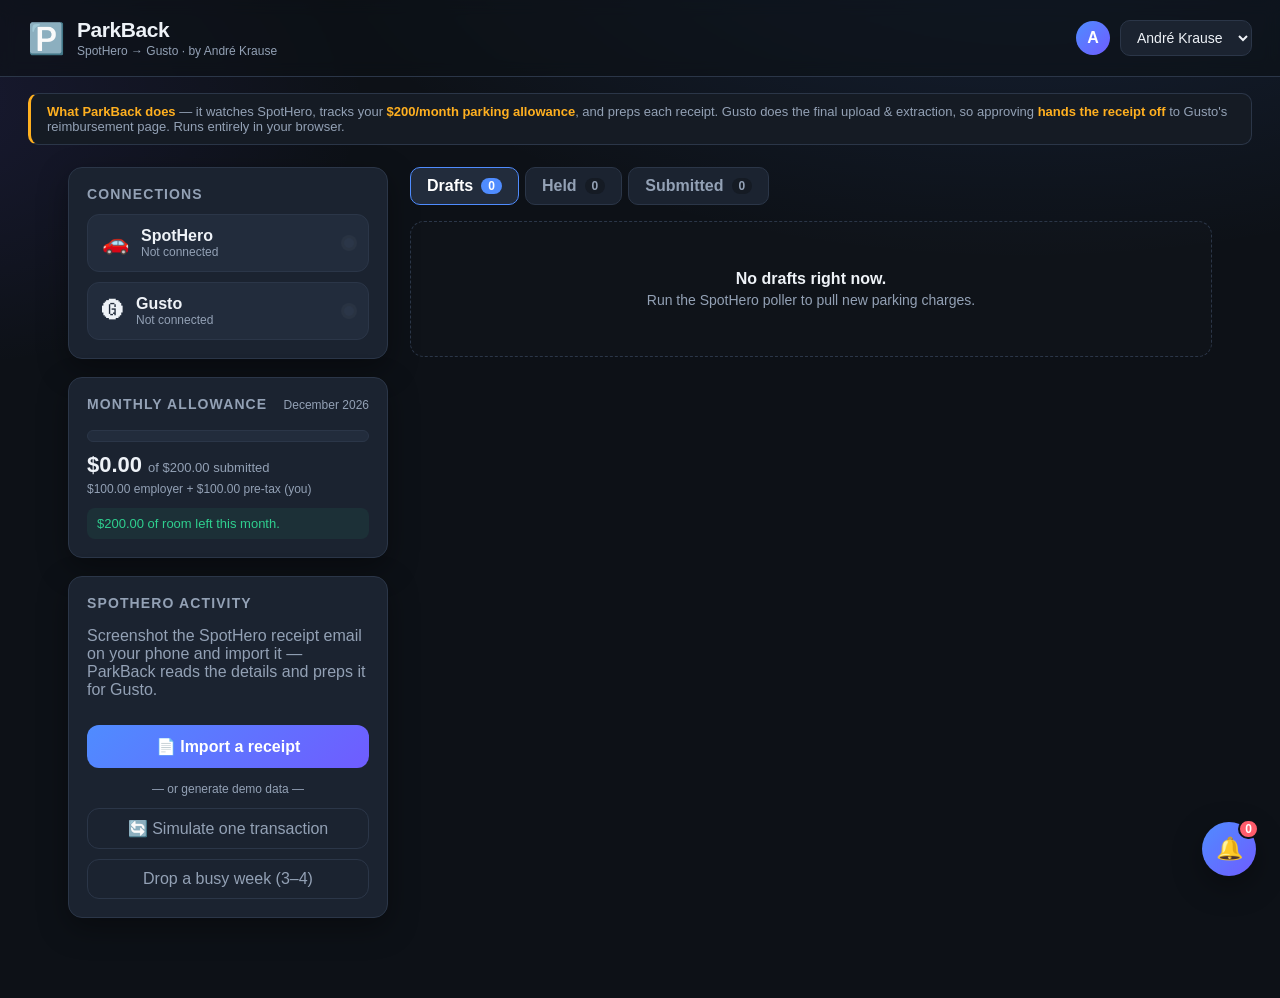
==== commit d89868e4: "ParkBack: own folder, real receipt import (OCR), Gusto handoff, $200 allowance - Move ParkBack into " ====
--- a/index.html
+++ b/index.html
@@ -4,116 +4,13 @@
   <meta charset="UTF-8" />
   <meta name="viewport" content="width=device-width, initial-scale=1.0" />
   <title>ParkBack · SpotHero → Gusto Reimbursements</title>
-  <meta name="description" content="Automatically turn SpotHero parking transactions into Gusto reimbursement drafts. Review, approve, done — with a $100/month cap." />
+  <meta name="description" content="Redirecting to ParkBack — SpotHero to Gusto parking reimbursements." />
   <link rel="icon" href="data:image/svg+xml,<svg xmlns='http://www.w3.org/2000/svg' viewBox='0 0 100 100'><text y='.9em' font-size='90'>🅿️</text></svg>" />
-  <link rel="stylesheet" href="styles.css" />
+  <meta http-equiv="refresh" content="0; url=/parkback/" />
+  <link rel="canonical" href="/parkback/" />
+  <script>window.location.replace("/parkback/");</script>
 </head>
 <body>
-  <header class="topbar">
-    <div class="brand">
-      <span class="brand-mark" aria-hidden="true">🅿️</span>
-      <div class="brand-text">
-        <h1>ParkBack</h1>
-        <p class="byline">SpotHero → Gusto · by André Krause</p>
-      </div>
-    </div>
-
-    <div class="user-switch">
-      <label for="user-select" class="visually-hidden">Active user</label>
-      <span class="user-avatar" id="user-avatar" aria-hidden="true">A</span>
-      <select id="user-select" class="user-select" aria-label="Switch user"></select>
-    </div>
-  </header>
-
-  <!-- Demo banner: this is a prototype with mocked SpotHero/Gusto APIs. -->
-  <div class="demo-note" role="note">
-    <strong>Prototype</strong> — SpotHero &amp; Gusto APIs are simulated. The full
-    workflow, $100/month cap, and approvals are real and run in your browser.
-  </div>
-
-  <main class="layout">
-    <!-- LEFT: connections + cap + actions -->
-    <section class="rail" aria-label="Account and controls">
-      <div class="card connections">
-        <h2>Connections</h2>
-        <button id="conn-spothero" class="conn-btn" type="button" data-svc="spothero">
-          <span class="conn-logo" aria-hidden="true">🚗</span>
-          <span class="conn-text">
-            <span class="conn-name">SpotHero</span>
-            <span class="conn-state">Not connected</span>
-          </span>
-          <span class="conn-dot" aria-hidden="true"></span>
-        </button>
-        <button id="conn-gusto" class="conn-btn" type="button" data-svc="gusto">
-          <span class="conn-logo" aria-hidden="true">🅖</span>
-          <span class="conn-text">
-            <span class="conn-name">Gusto</span>
-            <span class="conn-state">Not connected</span>
-          </span>
-          <span class="conn-dot" aria-hidden="true"></span>
-        </button>
-      </div>
-
-      <div class="card cap">
-        <div class="cap-head">
-          <h2>Monthly cap</h2>
-          <span id="cap-month" class="cap-month"></span>
-        </div>
-        <div class="cap-meter" role="img" aria-label="Monthly reimbursement usage">
-          <div id="cap-fill" class="cap-fill"></div>
-        </div>
-        <p class="cap-numbers">
-          <strong id="cap-used">$0.00</strong>
-          <span>of $100.00 submitted</span>
-        </p>
-        <p id="cap-status" class="cap-status"></p>
-      </div>
-
-      <div class="card actions">
-        <h2>SpotHero activity</h2>
-        <p class="muted">Simulate the background poller finding new parking charges.</p>
-        <button id="poll-btn" class="primary-btn" type="button">
-          <span aria-hidden="true">🔄</span> Check for new transactions
-        </button>
-        <button id="poll-many" class="ghost-btn" type="button">Drop a busy week (3–4)</button>
-      </div>
-    </section>
-
-    <!-- RIGHT: the work -->
-    <section class="board" aria-label="Reimbursements">
-      <nav class="tabs" role="tablist" aria-label="Reimbursement views">
-        <button class="tab is-active" role="tab" data-tab="drafts" aria-selected="true">
-          Drafts <span id="count-drafts" class="pill">0</span>
-        </button>
-        <button class="tab" role="tab" data-tab="held" aria-selected="false">
-          Held <span id="count-held" class="pill">0</span>
-        </button>
-        <button class="tab" role="tab" data-tab="submitted" aria-selected="false">
-          Submitted <span id="count-submitted" class="pill">0</span>
-        </button>
-      </nav>
-
-      <div id="panel-drafts" class="panel" role="tabpanel"></div>
-      <div id="panel-held" class="panel" role="tabpanel" hidden></div>
-      <div id="panel-submitted" class="panel" role="tabpanel" hidden></div>
-    </section>
-  </main>
-
-  <!-- Notification feed (bell) -->
-  <button id="bell" class="bell" type="button" aria-label="Notifications" aria-expanded="false">
-    <span aria-hidden="true">🔔</span>
-    <span id="bell-badge" class="bell-badge" hidden>0</span>
-  </button>
-  <aside id="notif-panel" class="notif-panel" aria-label="Notifications" hidden>
-    <div class="notif-head">
-      <h2>Notifications</h2>
-      <button id="notif-clear" class="link-btn" type="button">Mark all read</button>
-    </div>
-    <div id="notif-list" class="notif-list"></div>
-  </aside>
-
-  <div id="toast" class="toast" role="status" aria-live="polite"></div>
-
-  <script src="script.js"></script>
+  <p>Redirecting to <a href="/parkback/">ParkBack</a>…</p>
 </body>
 </html>
